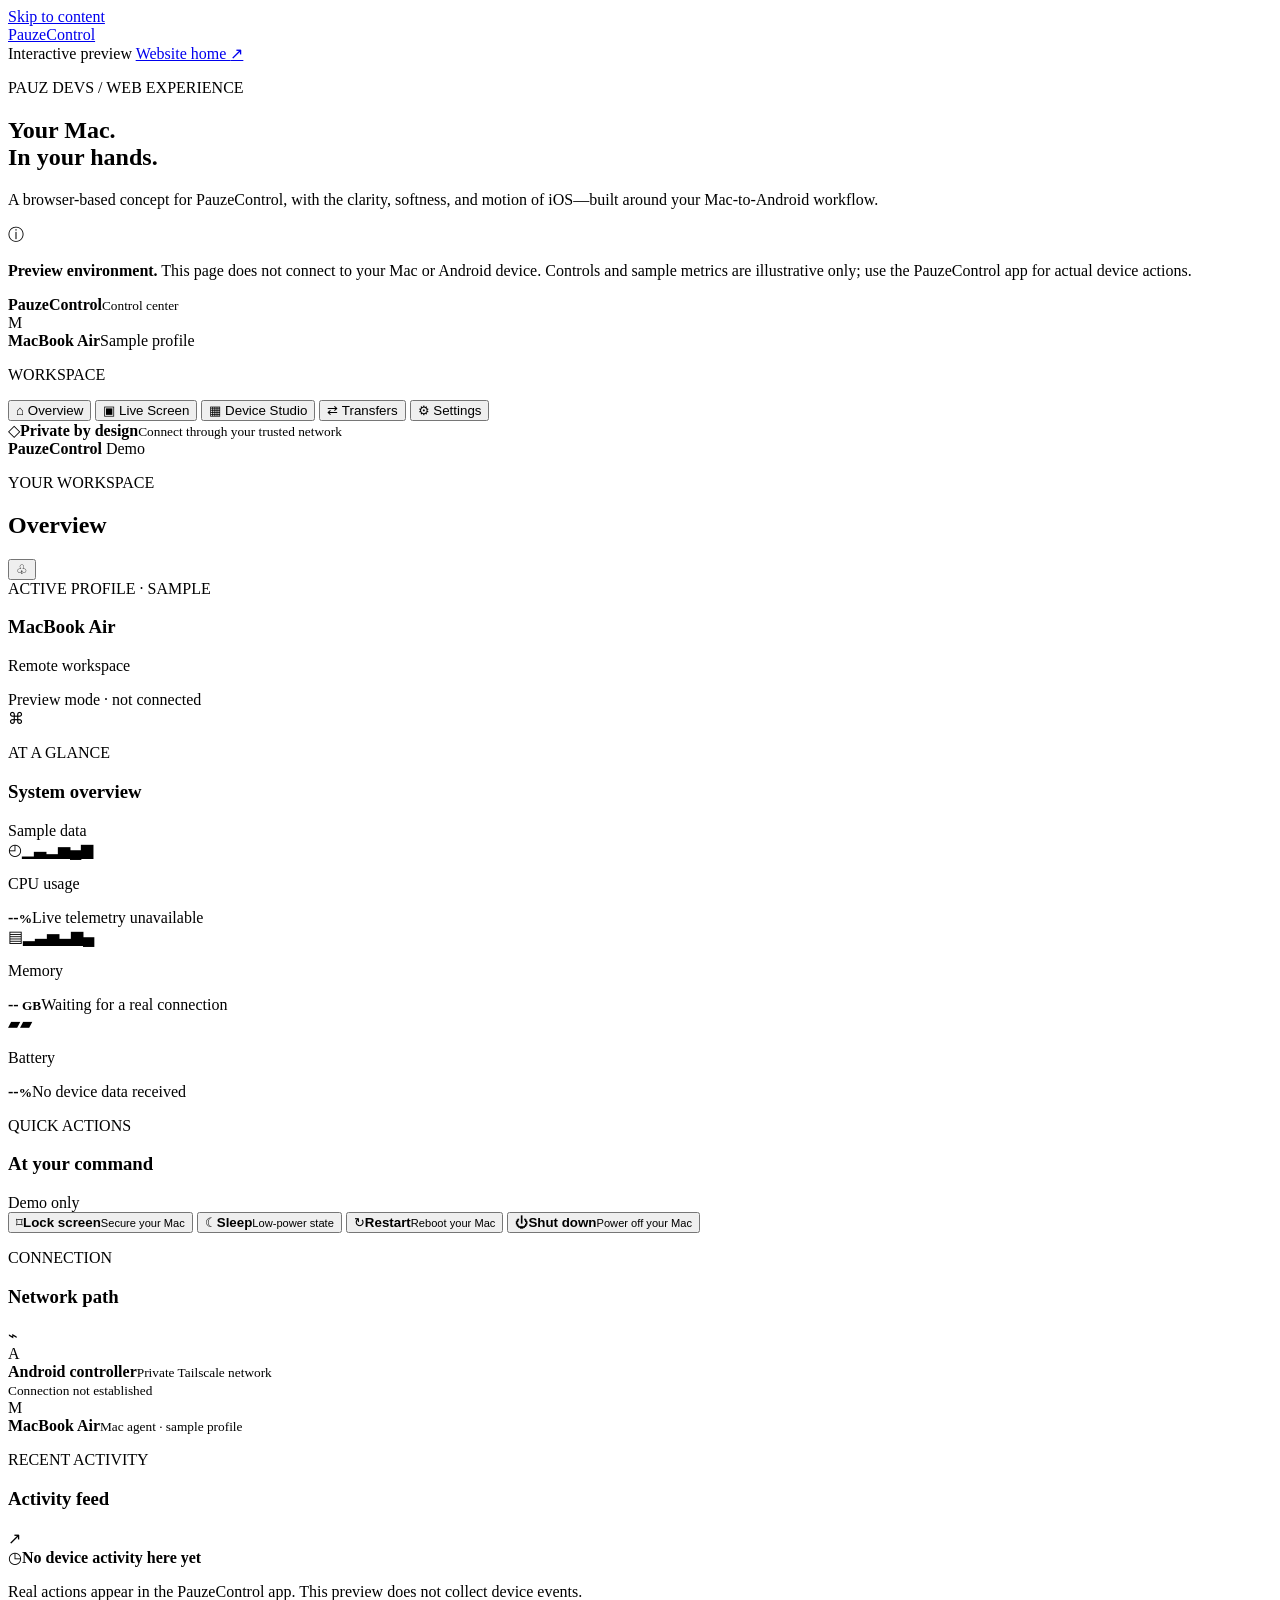
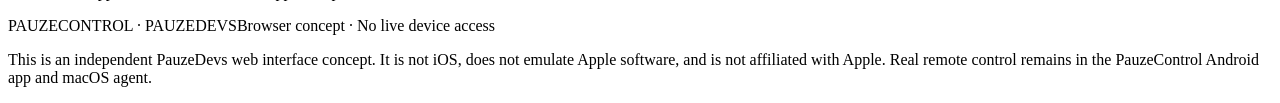
==== control.html @ 546f76d6 "Add iOS-inspired PauzeControl web experience preview" ====
<!doctype html>
<html lang="en">
<head>
  <meta charset="utf-8">
  <meta name="viewport" content="width=device-width, initial-scale=1">
  <meta name="theme-color" content="#0b0d12">
  <meta name="description" content="Explore an iOS-inspired browser interface for PauzeControl, the private Mac-to-Android control project by PauzeDevs. Interactive preview; no live device connection.">
  <link rel="canonical" href="https://pauzecontrol.devs.surf/control.html">
  <meta property="og:type" content="website">
  <meta property="og:title" content="PauzeControl Web Experience">
  <meta property="og:description" content="A project-specific, iOS-inspired web interface for PauzeControl. Interactive preview, not a live connection.">
  <meta property="og:url" content="https://pauzecontrol.devs.surf/control.html">
  <meta name="twitter:card" content="summary">
  <title>PauzeControl Web Experience — PauzeDevs</title>
  <link rel="icon" href="assets/favicon.svg" type="image/svg+xml">
  <link rel="stylesheet" href="assets/css/control.css">
  <script src="assets/js/control.js" defer></script>
</head>
<body>
  <a class="pcw-skip" href="#main">Skip to content</a>
  <div class="pcw-backdrop" aria-hidden="true"></div>
  <header class="pcw-topbar">
    <a class="pcw-brand" href="index.html" aria-label="PauzeControl website home">
      <span class="pcw-mark" aria-hidden="true"><i></i><i></i><i></i></span>
      <span>PauzeControl</span>
    </a>
    <div class="pcw-topbar-right">
      <span class="pcw-preview-tag"><span></span> Interactive preview</span>
      <a class="pcw-back-link" href="index.html">Website home <span aria-hidden="true">↗</span></a>
    </div>
  </header>

  <main id="main" class="pcw-shell">
    <section class="pcw-intro">
      <p class="pcw-eyebrow">PAUZ DEVS <span>/</span> WEB EXPERIENCE</p>
      <h1>Your Mac.<br><span>In your hands.</span></h1>
      <p class="pcw-intro-copy">A browser-based concept for PauzeControl, with the clarity, softness, and motion of iOS—built around your Mac-to-Android workflow.</p>
      <div class="pcw-disclaimer"><span aria-hidden="true">ⓘ</span><p><strong>Preview environment.</strong> This page does not connect to your Mac or Android device. Controls and sample metrics are illustrative only; use the PauzeControl app for actual device actions.</p></div>
    </section>

    <section class="pcw-app" aria-label="PauzeControl web interface preview">
      <aside class="pcw-sidebar">
        <div class="pcw-sidebar-heading">
          <span class="pcw-mini-mark" aria-hidden="true"><i></i><i></i><i></i></span>
          <div><strong>PauzeControl</strong><small>Control center</small></div>
        </div>
        <div class="pcw-profile-card">
          <div class="pcw-avatar" aria-hidden="true">M</div>
          <div class="pcw-profile-text"><strong data-profile-name>MacBook Air</strong><span>Sample profile</span></div>
          <span class="pcw-demo-dot" title="Demo profile"></span>
        </div>
        <p class="pcw-nav-label">WORKSPACE</p>
        <nav class="pcw-nav" aria-label="Preview sections">
          <button type="button" class="is-active" data-view="overview" aria-current="page"><span class="pcw-nav-icon">⌂</span> Overview</button>
          <button type="button" data-view="screen"><span class="pcw-nav-icon">▣</span> Live Screen</button>
          <button type="button" data-view="devices"><span class="pcw-nav-icon">▦</span> Device Studio</button>
          <button type="button" data-view="transfers"><span class="pcw-nav-icon">⇄</span> Transfers</button>
          <button type="button" data-view="settings"><span class="pcw-nav-icon">⚙</span> Settings</button>
        </nav>
        <div class="pcw-sidebar-foot"><span class="pcw-lock">◇</span><span><strong>Private by design</strong><small>Connect through your trusted network</small></span></div>
      </aside>

      <div class="pcw-workspace">
        <div class="pcw-mobile-head">
          <span class="pcw-mini-mark" aria-hidden="true"><i></i><i></i><i></i></span>
          <strong>PauzeControl</strong>
          <span class="pcw-preview-tag"><span></span> Demo</span>
        </div>
        <div class="pcw-workspace-top">
          <div><p class="pcw-date" data-local-date>YOUR WORKSPACE</p><h2 data-page-title>Overview</h2></div>
          <button type="button" class="pcw-round-button" data-toast="Notifications are not connected in this preview." aria-label="Preview notifications">♧</button>
        </div>

        <section class="pcw-view is-visible" data-panel="overview">
          <article class="pcw-hero-card">
            <div class="pcw-hero-orb pcw-hero-orb-a"></div><div class="pcw-hero-orb pcw-hero-orb-b"></div>
            <div class="pcw-hero-content">
              <span class="pcw-overline">ACTIVE PROFILE · SAMPLE</span>
              <h3 data-hero-profile>MacBook Air</h3>
              <p>Remote workspace</p>
              <span class="pcw-status-pill"><span></span> Preview mode · not connected</span>
            </div>
            <div class="pcw-hero-glyph" aria-hidden="true"><span>⌘</span><i></i><i></i></div>
          </article>

          <div class="pcw-section-title"><div><p class="pcw-overline">AT A GLANCE</p><h3>System overview</h3></div><span class="pcw-demo-caption">Sample data</span></div>
          <div class="pcw-metrics">
            <article class="pcw-metric"><div class="pcw-metric-top"><span class="pcw-metric-icon pcw-blue">◴</span><span class="pcw-spark pcw-spark-blue" aria-hidden="true">▁▃▂▅▄▆</span></div><p>CPU usage</p><strong>--<small>%</small></strong><span class="pcw-metric-foot">Live telemetry unavailable</span></article>
            <article class="pcw-metric"><div class="pcw-metric-top"><span class="pcw-metric-icon pcw-purple">▤</span><span class="pcw-spark pcw-spark-purple" aria-hidden="true">▂▃▅▃▆▄</span></div><p>Memory</p><strong>--<small> GB</small></strong><span class="pcw-metric-foot">Waiting for a real connection</span></article>
            <article class="pcw-metric"><div class="pcw-metric-top"><span class="pcw-metric-icon pcw-green">▰</span><span class="pcw-battery-icon" aria-hidden="true">▰</span></div><p>Battery</p><strong>--<small>%</small></strong><span class="pcw-metric-foot">No device data received</span></article>
          </div>

          <div class="pcw-section-title pcw-actions-heading"><div><p class="pcw-overline">QUICK ACTIONS</p><h3>At your command</h3></div><span class="pcw-demo-caption">Demo only</span></div>
          <div class="pcw-actions">
            <button type="button" data-toast="Preview only — open PauzeControl on Android to send a real command." class="pcw-action"><span class="pcw-action-icon">⌑</span><strong>Lock screen</strong><small>Secure your Mac</small></button>
            <button type="button" data-toast="Preview only — sleep is not sent to any device." class="pcw-action"><span class="pcw-action-icon">☾</span><strong>Sleep</strong><small>Low-power state</small></button>
            <button type="button" data-toast="Preview only — restart is not sent to any device." class="pcw-action"><span class="pcw-action-icon">↻</span><strong>Restart</strong><small>Reboot your Mac</small></button>
            <button type="button" data-toast="Preview only — shutdown is not sent to any device." class="pcw-action"><span class="pcw-action-icon">⏻</span><strong>Shut down</strong><small>Power off your Mac</small></button>
          </div>

          <div class="pcw-bottom-grid">
            <article class="pcw-subcard"><div class="pcw-subcard-head"><div><p class="pcw-overline">CONNECTION</p><h3>Network path</h3></div><span class="pcw-mini-symbol">⌁</span></div><div class="pcw-connection-line"><span class="pcw-connection-node">A</span><div><strong>Android controller</strong><small>Private Tailscale network</small></div></div><div class="pcw-connector"><i></i><small>Connection not established</small></div><div class="pcw-connection-line"><span class="pcw-connection-node pcw-node-mac">M</span><div><strong data-profile-name>MacBook Air</strong><small>Mac agent · sample profile</small></div></div></article>
            <article class="pcw-subcard"><div class="pcw-subcard-head"><div><p class="pcw-overline">RECENT ACTIVITY</p><h3>Activity feed</h3></div><span class="pcw-mini-symbol">↗</span></div><div class="pcw-empty-activity"><span>◷</span><strong>No device activity here yet</strong><p>Real actions appear in the PauzeControl app. This preview does not collect device events.</p></div></article>
          </div>
        </section>

        <section class="pcw-view" data-panel="screen" hidden>
          <div class="pcw-panel-heading"><div><p class="pcw-overline">REMOTE DISPLAY</p><h3>Live Screen</h3><p>Watch or interact with your Mac when connected in the app.</p></div><span class="pcw-screen-badge">Preview</span></div>
          <div class="pcw-screen-preview"><div class="pcw-screen-menu"><span>●</span><span>●</span><span>●</span><small>PAUZECONTROL · SAMPLE SCREEN</small></div><div class="pcw-screen-center"><span class="pcw-screen-symbol">⌘</span><strong>No stream connected</strong><p>The H.264 display feed is available through the native PauzeControl setup—not this standalone preview.</p></div><div class="pcw-screen-footer"><span>VIEW MODE · DEMO</span><span>— FPS</span></div></div>
          <div class="pcw-segment" role="group" aria-label="Screen preview mode"><button type="button" class="is-selected" data-screen-mode="view">View</button><button type="button" data-screen-mode="control">Control</button></div>
          <button type="button" class="pcw-primary-button" data-toast="No live stream is connected. Open PauzeControl on Android to use Live Screen.">Connect to Live Screen <span>↗</span></button>
        </section>

        <section class="pcw-view" data-panel="devices" hidden>
          <div class="pcw-panel-heading"><div><p class="pcw-overline">DEVICE STUDIO</p><h3>Your Macs, together.</h3><p>Switch between sample profiles to preview the multi-device workflow.</p></div><span class="pcw-screen-badge">Demo</span></div>
          <div class="pcw-device-list">
            <button type="button" class="pcw-device-option is-selected" data-profile="MacBook Air"><span class="pcw-device-icon">▱</span><span><strong>MacBook Air</strong><small>Sample profile · no connection</small></span><span class="pcw-device-check">✓</span></button>
            <button type="button" class="pcw-device-option" data-profile="Mac mini"><span class="pcw-device-icon">▣</span><span><strong>Mac mini</strong><small>Sample profile · no connection</small></span><span class="pcw-device-check">✓</span></button>
            <button type="button" class="pcw-device-option" data-profile="Studio Mac"><span class="pcw-device-icon">▤</span><span><strong>Studio Mac</strong><small>Sample profile · no connection</small></span><span class="pcw-device-check">✓</span></button>
          </div>
          <button type="button" class="pcw-primary-button" data-toast="Profile changes in this page are local demo state only. Save real device profiles in the Android app.">Manage profiles in app <span>↗</span></button>
          <p class="pcw-note">These are example profile names. No hostnames, pairing secrets, or real device records are stored on this page.</p>
        </section>

        <section class="pcw-view" data-panel="transfers" hidden>
          <div class="pcw-panel-heading"><div><p class="pcw-overline">MOVE THINGS SAFELY</p><h3>Transfers</h3><p>Manual clipboard and file transfers, designed for deliberate actions.</p></div><span class="pcw-screen-badge">Preview</span></div>
          <div class="pcw-transfer-grid">
            <article class="pcw-transfer-card"><span class="pcw-transfer-icon">▤</span><h4>Clipboard</h4><p>Send or retrieve text only when you choose to. No background clipboard polling.</p><button type="button" data-toast="Clipboard access is disabled in this browser preview. Use the PauzeControl app on your trusted network.">Open clipboard <span>→</span></button></article>
            <article class="pcw-transfer-card"><span class="pcw-transfer-icon">⇧</span><h4>File transfer</h4><p>Move selected files through your private connection. Existing files are not overwritten.</p><button type="button" data-toast="File transfer is not connected here. Use the PauzeControl app and Mac agent.">Choose file <span>→</span></button></article>
            <article class="pcw-transfer-card"><span class="pcw-transfer-icon">♫</span><h4>Audio devices</h4><p>Preview the feature area for selecting your Mac's input and output devices.</p><button type="button" data-toast="Audio device discovery needs a connected Mac agent; none is active in this preview.">Audio settings <span>→</span></button></article>
          </div>
          <p class="pcw-note">Privacy-first by design: this page never asks for your pairing secret or uploads files.</p>
        </section>

        <section class="pcw-view" data-panel="settings" hidden>
          <div class="pcw-panel-heading"><div><p class="pcw-overline">YOUR ENVIRONMENT</p><h3>Settings</h3><p>A few interface preferences for this web preview.</p></div><span class="pcw-screen-badge">Local</span></div>
          <div class="pcw-setting-list">
            <div class="pcw-setting"><span class="pcw-setting-icon">◐</span><div><strong>Appearance</strong><small>Dark glass interface</small></div><span class="pcw-setting-value">Dark</span></div>
            <div class="pcw-setting"><span class="pcw-setting-icon">⌁</span><div><strong>Network</strong><small>Private Tailscale connection</small></div><span class="pcw-setting-value">Not connected</span></div>
            <div class="pcw-setting"><span class="pcw-setting-icon">♧</span><div><strong>Notifications</strong><small>Device alerts need app connection</small></div><span class="pcw-setting-value">Off</span></div>
            <div class="pcw-setting"><span class="pcw-setting-icon">◇</span><div><strong>Security</strong><small>Never enter a real pairing secret here</small></div><span class="pcw-setting-value">Protected</span></div>
          </div>
          <a class="pcw-primary-button pcw-link-button" href="https://github.com/PauzeDevs/PauzeControl" target="_blank" rel="noreferrer">View source repository <span>↗</span></a>
        </section>

        <div class="pcw-toast" role="status" aria-live="polite" data-toast-area hidden></div>
        <footer class="pcw-workspace-foot"><span>PAUZECONTROL · PAUZEDEVS</span><span>Browser concept · No live device access</span></footer>
      </div>
    </section>
    <p class="pcw-disclaimer-bottom">This is an independent PauzeDevs web interface concept. It is not iOS, does not emulate Apple software, and is not affiliated with Apple. Real remote control remains in the PauzeControl Android app and macOS agent.</p>
  </main>
</body>
</html>
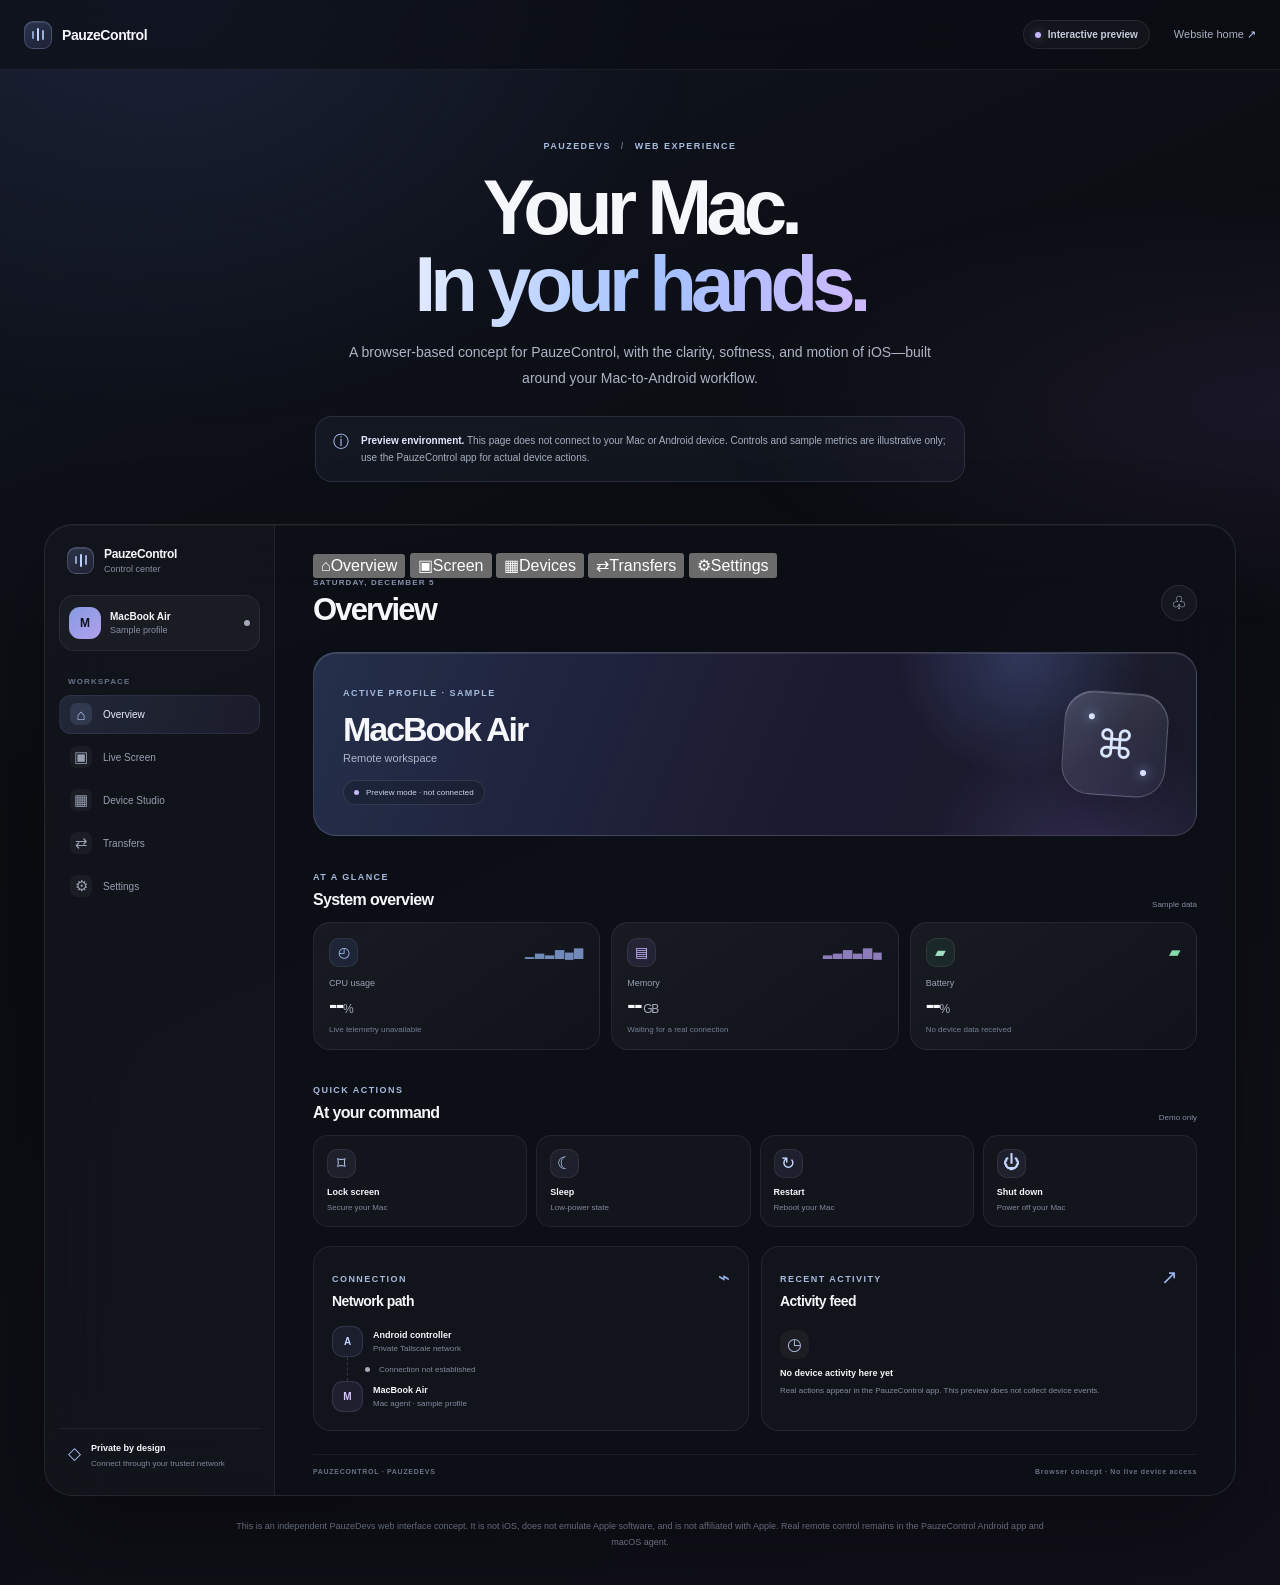
==== commit 2ca16889: "Polish mobile navigation in web experience" ====
--- a/control.html
+++ b/control.html
@@ -32,7 +32,7 @@
 
   <main id="main" class="pcw-shell">
     <section class="pcw-intro">
-      <p class="pcw-eyebrow">PAUZ DEVS <span>/</span> WEB EXPERIENCE</p>
+      <p class="pcw-eyebrow">PAUZEDEVS <span>/</span> WEB EXPERIENCE</p>
       <h1>Your Mac.<br><span>In your hands.</span></h1>
       <p class="pcw-intro-copy">A browser-based concept for PauzeControl, with the clarity, softness, and motion of iOS—built around your Mac-to-Android workflow.</p>
       <div class="pcw-disclaimer"><span aria-hidden="true">ⓘ</span><p><strong>Preview environment.</strong> This page does not connect to your Mac or Android device. Controls and sample metrics are illustrative only; use the PauzeControl app for actual device actions.</p></div>
@@ -66,6 +66,13 @@
           <strong>PauzeControl</strong>
           <span class="pcw-preview-tag"><span></span> Demo</span>
         </div>
+        <nav class="pcw-mobile-nav" aria-label="Preview sections on mobile">
+          <button type="button" class="is-active" data-view="overview" aria-current="page"><span>⌂</span>Overview</button>
+          <button type="button" data-view="screen"><span>▣</span>Screen</button>
+          <button type="button" data-view="devices"><span>▦</span>Devices</button>
+          <button type="button" data-view="transfers"><span>⇄</span>Transfers</button>
+          <button type="button" data-view="settings"><span>⚙</span>Settings</button>
+        </nav>
         <div class="pcw-workspace-top">
           <div><p class="pcw-date" data-local-date>YOUR WORKSPACE</p><h2 data-page-title>Overview</h2></div>
           <button type="button" class="pcw-round-button" data-toast="Notifications are not connected in this preview." aria-label="Preview notifications">♧</button>
--- a/assets/css/control.css
+++ b/assets/css/control.css
@@ -0,0 +1,2 @@
+:root{color-scheme:dark;--pcw-bg:#0b0d12;--pcw-surface:rgba(29,32,42,.72);--pcw-surface-2:rgba(255,255,255,.045);--pcw-line:rgba(255,255,255,.09);--pcw-text:#f6f7fb;--pcw-muted:#9ba3b5;--pcw-blue:#9cbcff;--pcw-purple:#c5b5ff;font-family:-apple-system,BlinkMacSystemFont,"SF Pro Display","Segoe UI",sans-serif;font-synthesis:none;text-rendering:optimizeLegibility;-webkit-font-smoothing:antialiased;background:var(--pcw-bg);color:var(--pcw-text)}
+*{box-sizing:border-box}html{scroll-behavior:smooth}body{min-width:320px;margin:0;background:linear-gradient(155deg,#111622 0%,#0b0d12 38%,#11101a 100%);font-family:inherit}a{color:inherit;text-decoration:none}button{font:inherit}button:focus-visible,a:focus-visible{outline:2px solid #b1cbff;outline-offset:3px}.pcw-skip{position:fixed;top:8px;left:8px;z-index:80;padding:12px 16px;border-radius:14px;background:#fff;color:#090b11;transform:translateY(-150%)}.pcw-skip:focus{transform:translateY(0)}.pcw-backdrop{position:fixed;inset:0;z-index:0;pointer-events:none;background:radial-gradient(ellipse at 14% 0%,rgba(98,129,215,.12),transparent 34%),radial-gradient(ellipse at 100% 45%,rgba(145,108,210,.1),transparent 32%)}.pcw-topbar,.pcw-shell{position:relative;z-index:1}.pcw-topbar{height:70px;display:flex;align-items:center;justify-content:space-between;gap:20px;padding:0 max(24px,calc((100vw - 1240px)/2));border-bottom:1px solid rgba(255,255,255,.065);background:rgba(10,12,17,.55);backdrop-filter:blur(24px);-webkit-backdrop-filter:blur(24px)}.pcw-brand{display:inline-flex;align-items:center;gap:10px;font-size:14px;font-weight:750;letter-spacing:-.03em}.pcw-mark,.pcw-mini-mark{display:flex;align-items:center;justify-content:center;gap:3px;width:28px;height:28px;border:1px solid rgba(194,211,255,.22);border-radius:9px;background:linear-gradient(145deg,rgba(142,177,255,.22),rgba(169,144,255,.1));box-shadow:inset 0 1px rgba(255,255,255,.12)}.pcw-mark i,.pcw-mini-mark i{width:2px;border-radius:3px;background:#bed2ff}.pcw-mark i:nth-child(1),.pcw-mini-mark i:nth-child(1){height:8px;opacity:.7}.pcw-mark i:nth-child(2),.pcw-mini-mark i:nth-child(2){height:13px}.pcw-mark i:nth-child(3),.pcw-mini-mark i:nth-child(3){height:10px;opacity:.8}.pcw-topbar-right{display:flex;align-items:center;gap:24px}.pcw-preview-tag{display:inline-flex;align-items:center;gap:7px;padding:8px 11px;border:1px solid rgba(255,255,255,.08);border-radius:999px;background:rgba(255,255,255,.035);color:#c7cddd;font-size:10px;font-weight:700}.pcw-preview-tag span{width:6px;height:6px;border-radius:50%;background:#c5b5ff;box-shadow:0 0 12px rgba(197,181,255,.6)}.pcw-back-link{color:#aab2c2;font-size:11px}.pcw-back-link span{color:#c6d7ff}.pcw-shell{max-width:1240px;margin:auto;padding:62px 24px 35px}.pcw-intro{max-width:780px;margin:0 auto 42px;text-align:center}.pcw-eyebrow,.pcw-overline{color:#a6badc;font-size:9px;font-weight:800;letter-spacing:.16em}.pcw-eyebrow span{padding:0 6px;color:#626d82}.pcw-intro h1{margin:18px 0 17px;font-size:clamp(45px,7vw,78px);line-height:.99;letter-spacing:-.075em;font-weight:720}.pcw-intro h1 span{color:transparent;background:linear-gradient(100deg,#e3ebff,#a3c2ff 54%,#cfb8ff);background-clip:text;-webkit-background-clip:text}.pcw-intro-copy{max-width:600px;margin:0 auto;color:#adb5c5;font-size:14px;line-height:1.8}.pcw-disclaimer{display:flex;align-items:flex-start;gap:12px;max-width:650px;margin:25px auto 0;padding:15px 17px;border:1px solid rgba(184,202,255,.13);border-radius:17px;background:rgba(126,154,225,.055);text-align:left}.pcw-disclaimer>span{color:#b5ceff;font-size:16px}.pcw-disclaimer p{margin:0;color:#a7b0c1;font-size:10px;line-height:1.7}.pcw-disclaimer strong{color:#e3eaff}.pcw-app{display:grid;grid-template-columns:230px minmax(0,1fr);overflow:hidden;min-height:780px;border:1px solid rgba(255,255,255,.1);border-radius:28px;background:rgba(14,16,23,.78);box-shadow:0 40px 100px rgba(0,0,0,.32),inset 0 1px rgba(255,255,255,.045);backdrop-filter:blur(36px) saturate(140%);-webkit-backdrop-filter:blur(36px) saturate(140%)}.pcw-sidebar{display:flex;flex-direction:column;padding:22px 14px;border-right:1px solid rgba(255,255,255,.065);background:rgba(255,255,255,.018)}.pcw-sidebar-heading{display:flex;align-items:center;gap:10px;padding:0 8px 21px}.pcw-mini-mark{width:27px;height:27px;flex-shrink:0}.pcw-sidebar-heading>div,.pcw-profile-text{display:flex;min-width:0;flex-direction:column;gap:3px}.pcw-sidebar-heading strong{font-size:12px;letter-spacing:-.03em}.pcw-sidebar-heading small,.pcw-profile-text span{font-size:9px;color:#8790a3}.pcw-profile-card{display:flex;align-items:center;gap:9px;padding:11px 9px;margin-bottom:26px;border:1px solid rgba(255,255,255,.07);border-radius:15px;background:rgba(255,255,255,.035)}.pcw-avatar{display:grid;place-items:center;width:32px;height:32px;flex-shrink:0;border-radius:11px;background:linear-gradient(140deg,#859be1,#b1a0ed);color:#10131d;font-weight:800;font-size:12px}.pcw-profile-text{flex:1}.pcw-profile-text strong{overflow:hidden;font-size:10px;text-overflow:ellipsis;white-space:nowrap}.pcw-demo-dot{width:6px;height:6px;border-radius:50%;background:#a3a9b9}.pcw-nav-label{margin:0 9px 9px;color:#68748b;font-size:8px;font-weight:800;letter-spacing:.14em}.pcw-nav{display:grid;gap:4px}.pcw-nav button{display:flex;align-items:center;gap:11px;width:100%;min-height:39px;padding:0 10px;border:1px solid transparent;border-radius:12px;background:transparent;color:#979fb0;text-align:left;font-size:10px;cursor:pointer;transition:background .2s,color .2s,border-color .2s}.pcw-nav button:hover{background:rgba(255,255,255,.04);color:#f1f3f9}.pcw-nav button.is-active{border-color:rgba(168,190,255,.09);background:linear-gradient(110deg,rgba(137,163,237,.14),rgba(169,145,255,.07));color:#e8edff}.pcw-nav-icon{display:grid;place-items:center;width:22px;height:22px;border-radius:7px;background:rgba(255,255,255,.045);font-size:15px}.pcw-nav button.is-active .pcw-nav-icon{background:rgba(166,190,255,.13);color:#bed1ff}.pcw-sidebar-foot{display:flex;align-items:flex-start;gap:10px;margin-top:auto;padding:14px 9px 3px;border-top:1px solid rgba(255,255,255,.065)}.pcw-lock{color:#a9c1fb;font-size:17px}.pcw-sidebar-foot span:last-child{display:flex;flex-direction:column;gap:5px}.pcw-sidebar-foot strong{font-size:9px}.pcw-sidebar-foot small{max-width:145px;color:#7f899b;font-size:8px;line-height:1.55}.pcw-workspace{min-width:0;padding:28px clamp(20px,3vw,38px) 20px}.pcw-mobile-head{display:none}.pcw-workspace-top{display:flex;justify-content:space-between;align-items:center;gap:15px;margin-bottom:24px}.pcw-date{margin:0 0 5px;color:#8491aa;font-size:8px;font-weight:800;letter-spacing:.14em}.pcw-workspace-top h2{margin:0;font-size:clamp(24px,3vw,31px);font-weight:680;letter-spacing:-.06em}.pcw-round-button{display:grid;place-items:center;width:36px;height:36px;border:1px solid rgba(255,255,255,.09);border-radius:50%;background:rgba(255,255,255,.035);color:#c7d1e5;font-size:18px;cursor:pointer}.pcw-view{display:none;animation:pcw-appear .35s ease both}.pcw-view.is-visible{display:block}.pcw-view[hidden]{display:none!important}@keyframes pcw-appear{from{opacity:0;transform:translateY(5px)}to{opacity:1;transform:translateY(0)}}.pcw-hero-card{position:relative;display:flex;align-items:center;justify-content:space-between;gap:20px;min-height:184px;overflow:hidden;padding:25px 29px;border:1px solid rgba(197,211,255,.2);border-radius:23px;background:linear-gradient(112deg,rgba(58,75,120,.55),rgba(45,39,77,.48) 57%,rgba(31,33,50,.72));box-shadow:inset 0 1px rgba(255,255,255,.11)}.pcw-hero-orb{position:absolute;pointer-events:none;border-radius:50%;filter:blur(1px)}.pcw-hero-orb-a{top:-130px;right:5%;width:260px;height:260px;background:radial-gradient(circle,rgba(131,160,255,.22),transparent 70%)}.pcw-hero-orb-b{right:-8%;bottom:-190px;width:360px;height:300px;background:radial-gradient(circle,rgba(176,131,255,.17),transparent 70%)}.pcw-hero-content{position:relative;z-index:1}.pcw-hero-content h3{margin:10px 0 3px;font-size:clamp(24px,3vw,34px);letter-spacing:-.06em}.pcw-hero-content p{margin:0 0 16px;color:#b0b7cb;font-size:11px}.pcw-status-pill{display:inline-flex;align-items:center;gap:7px;padding:7px 10px;border:1px solid rgba(255,255,255,.1);border-radius:999px;background:rgba(12,14,21,.22);color:#d0d6e7;font-size:8px}.pcw-status-pill span{width:5px;height:5px;border-radius:50%;background:#c6b6ff}.pcw-hero-glyph{position:relative;display:grid;place-items:center;width:104px;height:104px;flex-shrink:0;border:1px solid rgba(224,232,255,.23);border-radius:29px;background:linear-gradient(145deg,rgba(233,239,255,.17),rgba(155,172,230,.045));box-shadow:inset 0 1px rgba(255,255,255,.2),0 14px 40px rgba(0,0,0,.15);transform:rotate(4deg)}.pcw-hero-glyph span{font-size:39px;color:#dae6ff;font-weight:300}.pcw-hero-glyph i{position:absolute;width:6px;height:6px;border-radius:50%;background:#d9dfff;box-shadow:0 0 12px #a7bfff}.pcw-hero-glyph i:nth-child(2){top:22px;left:23px}.pcw-hero-glyph i:nth-child(3){right:18px;bottom:21px}.pcw-section-title{display:flex;align-items:flex-end;justify-content:space-between;gap:10px;margin:27px 0 13px}.pcw-section-title h3,.pcw-subcard h3{margin:5px 0 0;font-size:16px;font-weight:650;letter-spacing:-.04em}.pcw-demo-caption{color:#838da0;font-size:8px}.pcw-metrics{display:grid;grid-template-columns:repeat(3,minmax(0,1fr));gap:11px}.pcw-metric{min-width:0;padding:15px 15px 13px;border:1px solid rgba(255,255,255,.075);border-radius:17px;background:linear-gradient(145deg,rgba(255,255,255,.05),rgba(255,255,255,.018))}.pcw-metric-top{display:flex;align-items:center;justify-content:space-between;gap:8px}.pcw-metric-icon{display:grid;place-items:center;width:29px;height:29px;border:1px solid rgba(255,255,255,.075);border-radius:10px;font-size:14px}.pcw-blue{color:#a9c7ff;background:rgba(104,148,255,.1)}.pcw-purple{color:#cab9ff;background:rgba(165,130,255,.1)}.pcw-green{color:#a0dfc0;background:rgba(84,196,143,.09)}.pcw-spark{font-size:12px;letter-spacing:.08em}.pcw-spark-blue{color:rgba(157,190,255,.7)}.pcw-spark-purple{color:rgba(195,170,255,.7)}.pcw-battery-icon{color:#85d9aa;font-size:15px}.pcw-metric p{margin:11px 0 2px;color:#9aa3b5;font-size:9px}.pcw-metric>strong{display:block;font-size:25px;letter-spacing:-.055em}.pcw-metric>strong small{font-size:12px;color:#a6adbc;font-weight:500}.pcw-metric-foot{display:block;margin-top:5px;color:#768095;font-size:8px;line-height:1.5}.pcw-actions-heading{margin-top:26px}.pcw-actions{display:grid;grid-template-columns:repeat(4,minmax(0,1fr));gap:9px}.pcw-action{display:flex;min-width:0;flex-direction:column;align-items:flex-start;gap:5px;padding:13px;border:1px solid rgba(255,255,255,.075);border-radius:15px;background:rgba(255,255,255,.027);color:var(--pcw-text);text-align:left;cursor:pointer;transition:transform .2s,border-color .2s,background .2s}.pcw-action:hover{transform:translateY(-2px);border-color:rgba(173,194,255,.19);background:rgba(255,255,255,.05)}.pcw-action-icon{display:grid;place-items:center;width:29px;height:29px;margin-bottom:4px;border:1px solid rgba(255,255,255,.08);border-radius:10px;background:rgba(167,190,255,.075);color:#c6d6ff;font-size:17px}.pcw-action strong{font-size:9px}.pcw-action small{color:#818a9e;font-size:8px;line-height:1.4}.pcw-bottom-grid{display:grid;grid-template-columns:1fr 1fr;gap:12px;margin-top:19px}.pcw-subcard{min-width:0;padding:18px;border:1px solid rgba(255,255,255,.07);border-radius:18px;background:rgba(255,255,255,.025)}.pcw-subcard-head{display:flex;align-items:flex-start;justify-content:space-between;gap:10px;margin-bottom:17px}.pcw-subcard h3{font-size:14px}.pcw-mini-symbol{color:#9eb7f3;font-size:20px}.pcw-connection-line{display:flex;align-items:center;gap:10px}.pcw-connection-node{display:grid;place-items:center;width:31px;height:31px;flex-shrink:0;border:1px solid rgba(167,190,255,.14);border-radius:11px;background:rgba(129,161,255,.08);color:#c5d5ff;font-size:10px;font-weight:800}.pcw-node-mac{background:rgba(185,158,255,.09);border-color:rgba(194,170,255,.15);color:#d6c5ff}.pcw-connection-line>div{display:flex;min-width:0;flex-direction:column;gap:4px}.pcw-connection-line strong{font-size:9px}.pcw-connection-line small{color:#818b9d;font-size:8px}.pcw-connector{display:flex;align-items:center;gap:9px;height:24px;margin-left:15px;border-left:1px dashed rgba(255,255,255,.15);padding-left:17px}.pcw-connector i{width:5px;height:5px;border-radius:50%;background:#aaa8b9}.pcw-connector small{color:#838c9d;font-size:8px}.pcw-empty-activity{display:flex;flex-direction:column;align-items:flex-start;padding-top:4px}.pcw-empty-activity>span{display:grid;place-items:center;width:29px;height:29px;margin-bottom:9px;border-radius:10px;background:rgba(255,255,255,.045);color:#aebce0;font-size:17px}.pcw-empty-activity strong{font-size:9px}.pcw-empty-activity p{margin:6px 0 0;color:#858ea0;font-size:8px;line-height:1.65}.pcw-workspace-foot{display:flex;justify-content:space-between;gap:10px;margin-top:23px;padding-top:13px;border-top:1px solid rgba(255,255,255,.06);color:#697386;font-size:7px;font-weight:700;letter-spacing:.1em}.pcw-disclaimer-bottom{max-width:820px;margin:22px auto 0;color:#788195;font-size:9px;line-height:1.8;text-align:center}.pcw-panel-heading{display:flex;align-items:flex-start;justify-content:space-between;gap:15px;margin-bottom:20px}.pcw-panel-heading h3{margin:7px 0;font-size:26px;letter-spacing:-.06em}.pcw-panel-heading p:not(.pcw-overline){max-width:480px;margin:0;color:#9da6b8;font-size:11px;line-height:1.7}.pcw-screen-badge{padding:7px 10px;border:1px solid rgba(255,255,255,.08);border-radius:999px;background:rgba(255,255,255,.04);color:#c0c9de;font-size:8px}.pcw-screen-preview{overflow:hidden;border:1px solid rgba(255,255,255,.09);border-radius:18px;background:#080a10}.pcw-screen-menu{display:flex;align-items:center;gap:5px;padding:12px 15px;border-bottom:1px solid rgba(255,255,255,.07);color:#9098aa;font-size:8px}.pcw-screen-menu span:nth-child(1){color:#ea8d9a}.pcw-screen-menu span:nth-child(2){color:#e8c68b}.pcw-screen-menu span:nth-child(3){color:#8dd9ab}.pcw-screen-menu small{margin-left:auto;color:#727d91;font-size:7px;letter-spacing:.1em}.pcw-screen-center{display:flex;min-height:280px;flex-direction:column;align-items:center;justify-content:center;padding:30px;text-align:center;background:radial-gradient(ellipse at center,rgba(83,105,165,.13),transparent 58%)}.pcw-screen-symbol{display:grid;place-items:center;width:59px;height:59px;margin-bottom:16px;border:1px solid rgba(255,255,255,.12);border-radius:19px;background:rgba(255,255,255,.04);color:#c4d5ff;font-size:27px}.pcw-screen-center strong{font-size:14px}.pcw-screen-center p{max-width:320px;margin:8px 0 0;color:#8791a5;font-size:10px;line-height:1.7}.pcw-screen-footer{display:flex;justify-content:space-between;padding:11px 14px;border-top:1px solid rgba(255,255,255,.07);color:#818ca1;font-size:7px;letter-spacing:.08em}.pcw-segment{display:grid;grid-template-columns:1fr 1fr;gap:4px;max-width:300px;margin:17px auto;padding:4px;border:1px solid rgba(255,255,255,.07);border-radius:13px;background:rgba(255,255,255,.025)}.pcw-segment button{padding:9px;border:0;border-radius:9px;background:transparent;color:#98a1b3;font-size:10px;cursor:pointer}.pcw-segment button.is-selected{background:rgba(147,171,238,.16);color:#e4eaff;box-shadow:inset 0 1px rgba(255,255,255,.07)}.pcw-primary-button{display:flex;align-items:center;justify-content:space-between;gap:12px;width:100%;margin-top:16px;padding:13px 15px;border:1px solid rgba(189,207,255,.15);border-radius:13px;background:linear-gradient(110deg,rgba(132,160,238,.2),rgba(164,139,235,.13));color:#ebefff;font-size:10px;font-weight:650;text-align:left;cursor:pointer;transition:background .2s,border-color .2s}.pcw-primary-button:hover{border-color:rgba(189,207,255,.28);background:linear-gradient(110deg,rgba(132,160,238,.27),rgba(164,139,235,.2))}.pcw-link-button{display:flex}.pcw-device-list{display:grid;gap:9px}.pcw-device-option{display:flex;align-items:center;gap:12px;width:100%;padding:15px;border:1px solid rgba(255,255,255,.08);border-radius:15px;background:rgba(255,255,255,.025);color:#f4f6fb;text-align:left;cursor:pointer;transition:background .2s,border-color .2s}.pcw-device-option.is-selected{border-color:rgba(171,194,255,.22);background:rgba(129,156,235,.095)}.pcw-device-icon{display:grid;place-items:center;width:39px;height:39px;border:1px solid rgba(255,255,255,.08);border-radius:12px;background:rgba(255,255,255,.04);color:#bdceff;font-size:19px}.pcw-device-option>span:nth-child(2){display:flex;flex:1;flex-direction:column;gap:5px}.pcw-device-option strong{font-size:10px}.pcw-device-option small{color:#858fa2;font-size:9px}.pcw-device-check{color:#c6d5ff;opacity:0}.pcw-device-option.is-selected .pcw-device-check{opacity:1}.pcw-note{margin:14px 0 0;color:#788397;font-size:9px;line-height:1.8}.pcw-transfer-grid{display:grid;grid-template-columns:repeat(3,minmax(0,1fr));gap:11px}.pcw-transfer-card{padding:18px 14px;border:1px solid rgba(255,255,255,.075);border-radius:17px;background:rgba(255,255,255,.025)}.pcw-transfer-icon{display:grid;place-items:center;width:34px;height:34px;margin-bottom:18px;border-radius:12px;background:rgba(149,173,250,.1);color:#bfceff;font-size:16px}.pcw-transfer-card h4{margin:0 0 7px;font-size:12px}.pcw-transfer-card p{min-height:72px;margin:0;color:#929caf;font-size:9px;line-height:1.75}.pcw-transfer-card button{display:flex;align-items:center;justify-content:space-between;width:100%;padding:10px 0 0;border:0;border-top:1px solid rgba(255,255,255,.07);background:transparent;color:#c9d7ff;font-size:9px;cursor:pointer}.pcw-setting-list{overflow:hidden;border:1px solid rgba(255,255,255,.075);border-radius:17px}.pcw-setting{display:flex;align-items:center;gap:11px;padding:15px;border-bottom:1px solid rgba(255,255,255,.06)}.pcw-setting:last-child{border-bottom:0}.pcw-setting-icon{display:grid;place-items:center;width:31px;height:31px;border-radius:10px;background:rgba(255,255,255,.05);color:#c2d1f7;font-size:14px}.pcw-setting>div{display:flex;flex:1;flex-direction:column;gap:5px}.pcw-setting strong{font-size:10px}.pcw-setting small{color:#828da0;font-size:8px}.pcw-setting-value{color:#9faac0;font-size:8px}.pcw-toast{position:sticky;bottom:12px;z-index:10;width:fit-content;max-width:min(430px,100%);margin:14px auto 0;padding:12px 16px;border:1px solid rgba(201,216,255,.16);border-radius:14px;background:rgba(34,38,51,.94);box-shadow:0 13px 30px rgba(0,0,0,.26);color:#e2e8f7;font-size:10px;line-height:1.6;backdrop-filter:blur(22px)}@media(max-width:980px){.pcw-app{grid-template-columns:190px minmax(0,1fr)}.pcw-sidebar{padding-inline:10px}.pcw-workspace{padding:24px 20px}.pcw-metric{padding:13px}.pcw-actions{grid-template-columns:repeat(2,minmax(0,1fr))}.pcw-bottom-grid{grid-template-columns:1fr}.pcw-transfer-grid{grid-template-columns:1fr}.pcw-transfer-card p{min-height:0;margin-bottom:16px}}@media(max-width:680px){.pcw-topbar{height:60px;padding:0 16px}.pcw-topbar-right{gap:10px}.pcw-topbar-right>.pcw-preview-tag{display:none}.pcw-shell{padding:43px 13px 25px}.pcw-intro{margin-bottom:27px}.pcw-intro h1{font-size:clamp(43px,12vw,64px)}.pcw-intro-copy{font-size:12px}.pcw-disclaimer{padding:12px}.pcw-app{grid-template-columns:minmax(0,1fr);min-height:unset;border-radius:22px}.pcw-sidebar{display:none}.pcw-workspace{padding:16px 13px 17px}.pcw-mobile-head{display:flex;align-items:center;gap:9px;margin-bottom:23px}.pcw-mobile-head strong{font-size:12px}.pcw-mobile-head .pcw-preview-tag{margin-left:auto;padding:7px 9px;font-size:8px}.pcw-workspace-top{margin-bottom:20px}.pcw-workspace-top h2{font-size:26px}.pcw-hero-card{min-height:155px;padding:20px 18px;border-radius:19px}.pcw-hero-glyph{width:69px;height:69px;border-radius:22px}.pcw-hero-glyph span{font-size:27px}.pcw-hero-glyph i:nth-child(2){top:13px;left:15px}.pcw-hero-glyph i:nth-child(3){right:12px;bottom:12px}.pcw-hero-content h3{font-size:24px}.pcw-hero-content p{margin-bottom:12px}.pcw-status-pill{max-width:230px;font-size:7px}.pcw-section-title h3{font-size:15px}.pcw-metrics{grid-template-columns:1fr;gap:8px}.pcw-metric{display:grid;grid-template-columns:35px minmax(0,1fr) auto;align-items:center;column-gap:11px;padding:12px 13px}.pcw-metric-top{grid-row:1/4;align-self:center}.pcw-metric p{margin:0}.pcw-metric>strong{font-size:21px}.pcw-metric-foot{margin-top:3px}.pcw-metric-top .pcw-spark,.pcw-battery-icon{display:none}.pcw-actions{gap:8px}.pcw-action{padding:12px}.pcw-bottom-grid{gap:9px}.pcw-subcard{padding:15px}.pcw-workspace-foot{font-size:6px;letter-spacing:.035em}.pcw-panel-heading h3{font-size:23px}.pcw-screen-center{min-height:230px;padding:20px}.pcw-transfer-grid{gap:9px}.pcw-transfer-card{padding:15px}.pcw-transfer-card p{margin-bottom:15px}.pcw-disclaimer-bottom{padding:0 7px;font-size:8px}}@media(prefers-reduced-motion:reduce){*,*::before,*::after{scroll-behavior:auto!important;animation-duration:.01ms!important;animation-iteration-count:1!important;transition-duration:.01ms!important}}
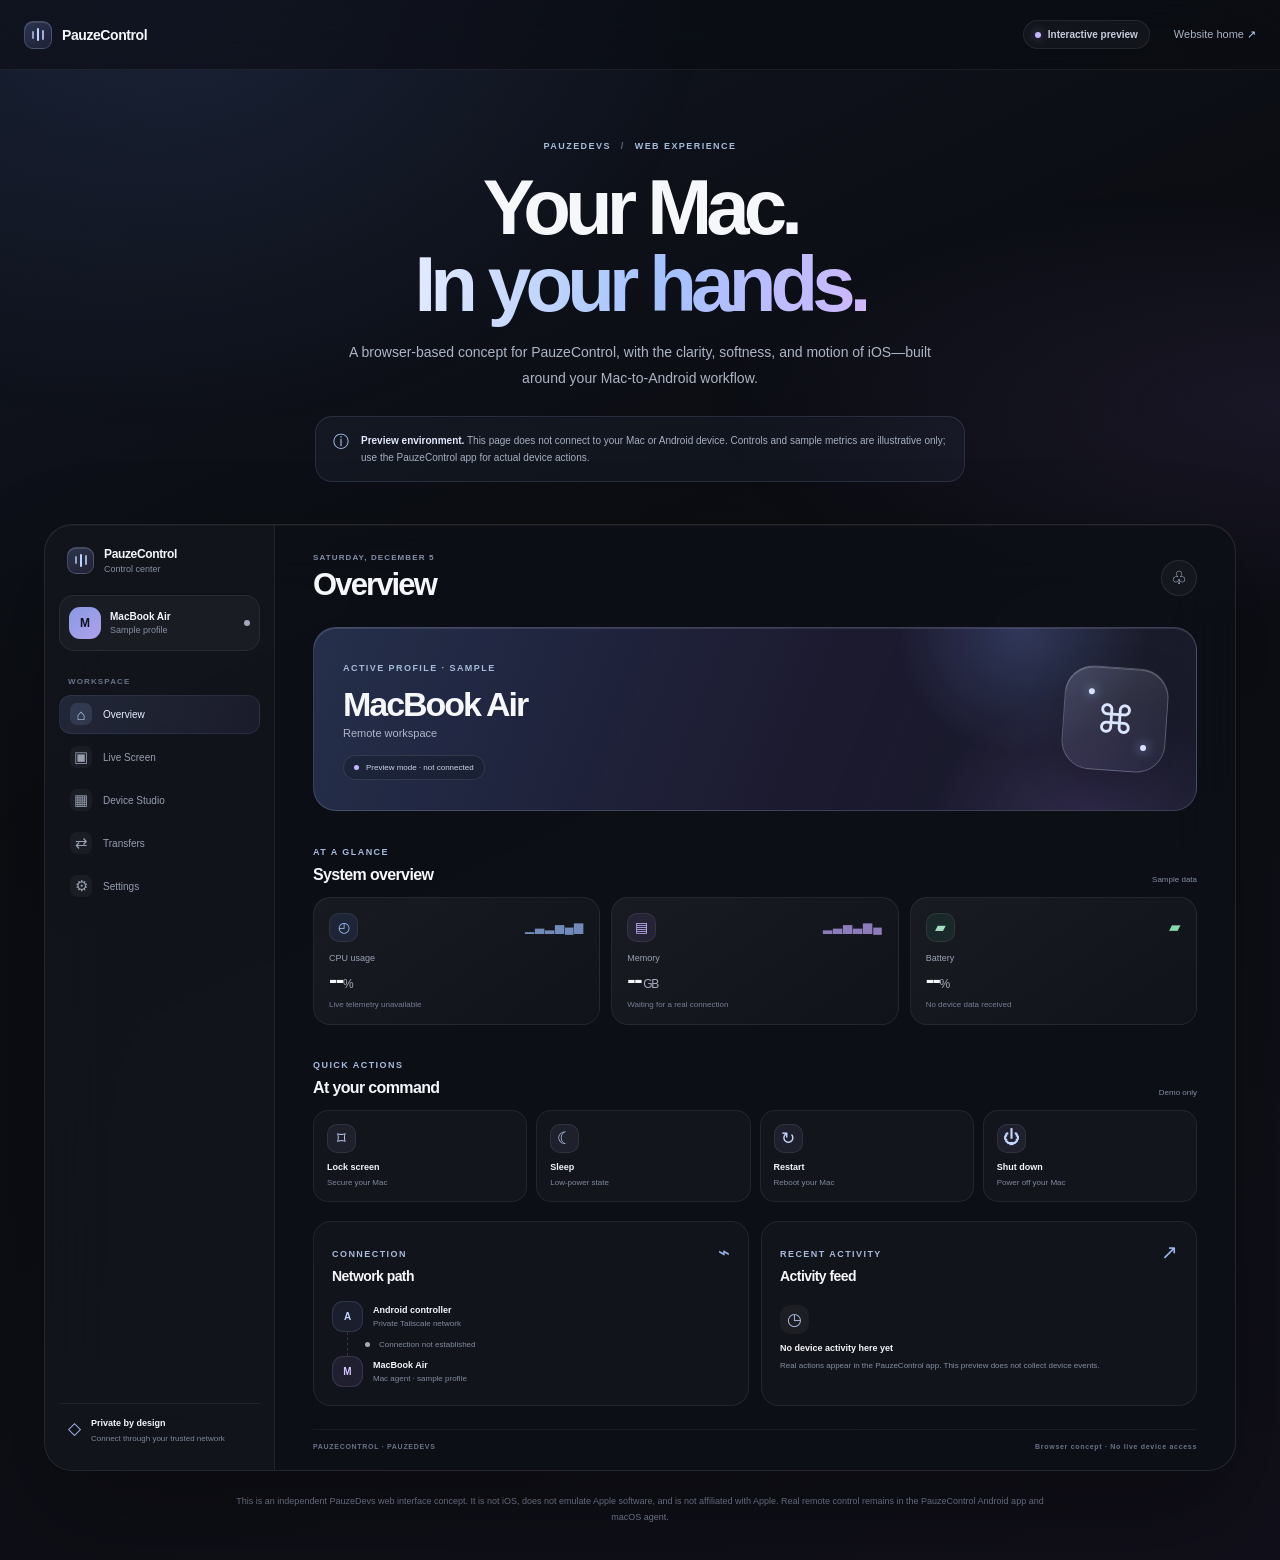
==== commit 2b0cee38: "Update control.html canonical URL to GitHub Pages" ====
--- a/control.html
+++ b/control.html
@@ -5,11 +5,11 @@
   <meta name="viewport" content="width=device-width, initial-scale=1">
   <meta name="theme-color" content="#0b0d12">
   <meta name="description" content="Explore an iOS-inspired browser interface for PauzeControl, the private Mac-to-Android control project by PauzeDevs. Interactive preview; no live device connection.">
-  <link rel="canonical" href="https://pauzecontrol.devs.surf/control.html">
+  <link rel="canonical" href="https://pauzedevs.github.io/PauzeControl-Website/control.html">
   <meta property="og:type" content="website">
   <meta property="og:title" content="PauzeControl Web Experience">
   <meta property="og:description" content="A project-specific, iOS-inspired web interface for PauzeControl. Interactive preview, not a live connection.">
-  <meta property="og:url" content="https://pauzecontrol.devs.surf/control.html">
+  <meta property="og:url" content="https://pauzedevs.github.io/PauzeControl-Website/control.html">
   <meta name="twitter:card" content="summary">
   <title>PauzeControl Web Experience — PauzeDevs</title>
   <link rel="icon" href="assets/favicon.svg" type="image/svg+xml">
--- a/assets/css/control.css
+++ b/assets/css/control.css
@@ -1,2 +1,41 @@
 :root{color-scheme:dark;--pcw-bg:#0b0d12;--pcw-surface:rgba(29,32,42,.72);--pcw-surface-2:rgba(255,255,255,.045);--pcw-line:rgba(255,255,255,.09);--pcw-text:#f6f7fb;--pcw-muted:#9ba3b5;--pcw-blue:#9cbcff;--pcw-purple:#c5b5ff;font-family:-apple-system,BlinkMacSystemFont,"SF Pro Display","Segoe UI",sans-serif;font-synthesis:none;text-rendering:optimizeLegibility;-webkit-font-smoothing:antialiased;background:var(--pcw-bg);color:var(--pcw-text)}
 *{box-sizing:border-box}html{scroll-behavior:smooth}body{min-width:320px;margin:0;background:linear-gradient(155deg,#111622 0%,#0b0d12 38%,#11101a 100%);font-family:inherit}a{color:inherit;text-decoration:none}button{font:inherit}button:focus-visible,a:focus-visible{outline:2px solid #b1cbff;outline-offset:3px}.pcw-skip{position:fixed;top:8px;left:8px;z-index:80;padding:12px 16px;border-radius:14px;background:#fff;color:#090b11;transform:translateY(-150%)}.pcw-skip:focus{transform:translateY(0)}.pcw-backdrop{position:fixed;inset:0;z-index:0;pointer-events:none;background:radial-gradient(ellipse at 14% 0%,rgba(98,129,215,.12),transparent 34%),radial-gradient(ellipse at 100% 45%,rgba(145,108,210,.1),transparent 32%)}.pcw-topbar,.pcw-shell{position:relative;z-index:1}.pcw-topbar{height:70px;display:flex;align-items:center;justify-content:space-between;gap:20px;padding:0 max(24px,calc((100vw - 1240px)/2));border-bottom:1px solid rgba(255,255,255,.065);background:rgba(10,12,17,.55);backdrop-filter:blur(24px);-webkit-backdrop-filter:blur(24px)}.pcw-brand{display:inline-flex;align-items:center;gap:10px;font-size:14px;font-weight:750;letter-spacing:-.03em}.pcw-mark,.pcw-mini-mark{display:flex;align-items:center;justify-content:center;gap:3px;width:28px;height:28px;border:1px solid rgba(194,211,255,.22);border-radius:9px;background:linear-gradient(145deg,rgba(142,177,255,.22),rgba(169,144,255,.1));box-shadow:inset 0 1px rgba(255,255,255,.12)}.pcw-mark i,.pcw-mini-mark i{width:2px;border-radius:3px;background:#bed2ff}.pcw-mark i:nth-child(1),.pcw-mini-mark i:nth-child(1){height:8px;opacity:.7}.pcw-mark i:nth-child(2),.pcw-mini-mark i:nth-child(2){height:13px}.pcw-mark i:nth-child(3),.pcw-mini-mark i:nth-child(3){height:10px;opacity:.8}.pcw-topbar-right{display:flex;align-items:center;gap:24px}.pcw-preview-tag{display:inline-flex;align-items:center;gap:7px;padding:8px 11px;border:1px solid rgba(255,255,255,.08);border-radius:999px;background:rgba(255,255,255,.035);color:#c7cddd;font-size:10px;font-weight:700}.pcw-preview-tag span{width:6px;height:6px;border-radius:50%;background:#c5b5ff;box-shadow:0 0 12px rgba(197,181,255,.6)}.pcw-back-link{color:#aab2c2;font-size:11px}.pcw-back-link span{color:#c6d7ff}.pcw-shell{max-width:1240px;margin:auto;padding:62px 24px 35px}.pcw-intro{max-width:780px;margin:0 auto 42px;text-align:center}.pcw-eyebrow,.pcw-overline{color:#a6badc;font-size:9px;font-weight:800;letter-spacing:.16em}.pcw-eyebrow span{padding:0 6px;color:#626d82}.pcw-intro h1{margin:18px 0 17px;font-size:clamp(45px,7vw,78px);line-height:.99;letter-spacing:-.075em;font-weight:720}.pcw-intro h1 span{color:transparent;background:linear-gradient(100deg,#e3ebff,#a3c2ff 54%,#cfb8ff);background-clip:text;-webkit-background-clip:text}.pcw-intro-copy{max-width:600px;margin:0 auto;color:#adb5c5;font-size:14px;line-height:1.8}.pcw-disclaimer{display:flex;align-items:flex-start;gap:12px;max-width:650px;margin:25px auto 0;padding:15px 17px;border:1px solid rgba(184,202,255,.13);border-radius:17px;background:rgba(126,154,225,.055);text-align:left}.pcw-disclaimer>span{color:#b5ceff;font-size:16px}.pcw-disclaimer p{margin:0;color:#a7b0c1;font-size:10px;line-height:1.7}.pcw-disclaimer strong{color:#e3eaff}.pcw-app{display:grid;grid-template-columns:230px minmax(0,1fr);overflow:hidden;min-height:780px;border:1px solid rgba(255,255,255,.1);border-radius:28px;background:rgba(14,16,23,.78);box-shadow:0 40px 100px rgba(0,0,0,.32),inset 0 1px rgba(255,255,255,.045);backdrop-filter:blur(36px) saturate(140%);-webkit-backdrop-filter:blur(36px) saturate(140%)}.pcw-sidebar{display:flex;flex-direction:column;padding:22px 14px;border-right:1px solid rgba(255,255,255,.065);background:rgba(255,255,255,.018)}.pcw-sidebar-heading{display:flex;align-items:center;gap:10px;padding:0 8px 21px}.pcw-mini-mark{width:27px;height:27px;flex-shrink:0}.pcw-sidebar-heading>div,.pcw-profile-text{display:flex;min-width:0;flex-direction:column;gap:3px}.pcw-sidebar-heading strong{font-size:12px;letter-spacing:-.03em}.pcw-sidebar-heading small,.pcw-profile-text span{font-size:9px;color:#8790a3}.pcw-profile-card{display:flex;align-items:center;gap:9px;padding:11px 9px;margin-bottom:26px;border:1px solid rgba(255,255,255,.07);border-radius:15px;background:rgba(255,255,255,.035)}.pcw-avatar{display:grid;place-items:center;width:32px;height:32px;flex-shrink:0;border-radius:11px;background:linear-gradient(140deg,#859be1,#b1a0ed);color:#10131d;font-weight:800;font-size:12px}.pcw-profile-text{flex:1}.pcw-profile-text strong{overflow:hidden;font-size:10px;text-overflow:ellipsis;white-space:nowrap}.pcw-demo-dot{width:6px;height:6px;border-radius:50%;background:#a3a9b9}.pcw-nav-label{margin:0 9px 9px;color:#68748b;font-size:8px;font-weight:800;letter-spacing:.14em}.pcw-nav{display:grid;gap:4px}.pcw-nav button{display:flex;align-items:center;gap:11px;width:100%;min-height:39px;padding:0 10px;border:1px solid transparent;border-radius:12px;background:transparent;color:#979fb0;text-align:left;font-size:10px;cursor:pointer;transition:background .2s,color .2s,border-color .2s}.pcw-nav button:hover{background:rgba(255,255,255,.04);color:#f1f3f9}.pcw-nav button.is-active{border-color:rgba(168,190,255,.09);background:linear-gradient(110deg,rgba(137,163,237,.14),rgba(169,145,255,.07));color:#e8edff}.pcw-nav-icon{display:grid;place-items:center;width:22px;height:22px;border-radius:7px;background:rgba(255,255,255,.045);font-size:15px}.pcw-nav button.is-active .pcw-nav-icon{background:rgba(166,190,255,.13);color:#bed1ff}.pcw-sidebar-foot{display:flex;align-items:flex-start;gap:10px;margin-top:auto;padding:14px 9px 3px;border-top:1px solid rgba(255,255,255,.065)}.pcw-lock{color:#a9c1fb;font-size:17px}.pcw-sidebar-foot span:last-child{display:flex;flex-direction:column;gap:5px}.pcw-sidebar-foot strong{font-size:9px}.pcw-sidebar-foot small{max-width:145px;color:#7f899b;font-size:8px;line-height:1.55}.pcw-workspace{min-width:0;padding:28px clamp(20px,3vw,38px) 20px}.pcw-mobile-head{display:none}.pcw-workspace-top{display:flex;justify-content:space-between;align-items:center;gap:15px;margin-bottom:24px}.pcw-date{margin:0 0 5px;color:#8491aa;font-size:8px;font-weight:800;letter-spacing:.14em}.pcw-workspace-top h2{margin:0;font-size:clamp(24px,3vw,31px);font-weight:680;letter-spacing:-.06em}.pcw-round-button{display:grid;place-items:center;width:36px;height:36px;border:1px solid rgba(255,255,255,.09);border-radius:50%;background:rgba(255,255,255,.035);color:#c7d1e5;font-size:18px;cursor:pointer}.pcw-view{display:none;animation:pcw-appear .35s ease both}.pcw-view.is-visible{display:block}.pcw-view[hidden]{display:none!important}@keyframes pcw-appear{from{opacity:0;transform:translateY(5px)}to{opacity:1;transform:translateY(0)}}.pcw-hero-card{position:relative;display:flex;align-items:center;justify-content:space-between;gap:20px;min-height:184px;overflow:hidden;padding:25px 29px;border:1px solid rgba(197,211,255,.2);border-radius:23px;background:linear-gradient(112deg,rgba(58,75,120,.55),rgba(45,39,77,.48) 57%,rgba(31,33,50,.72));box-shadow:inset 0 1px rgba(255,255,255,.11)}.pcw-hero-orb{position:absolute;pointer-events:none;border-radius:50%;filter:blur(1px)}.pcw-hero-orb-a{top:-130px;right:5%;width:260px;height:260px;background:radial-gradient(circle,rgba(131,160,255,.22),transparent 70%)}.pcw-hero-orb-b{right:-8%;bottom:-190px;width:360px;height:300px;background:radial-gradient(circle,rgba(176,131,255,.17),transparent 70%)}.pcw-hero-content{position:relative;z-index:1}.pcw-hero-content h3{margin:10px 0 3px;font-size:clamp(24px,3vw,34px);letter-spacing:-.06em}.pcw-hero-content p{margin:0 0 16px;color:#b0b7cb;font-size:11px}.pcw-status-pill{display:inline-flex;align-items:center;gap:7px;padding:7px 10px;border:1px solid rgba(255,255,255,.1);border-radius:999px;background:rgba(12,14,21,.22);color:#d0d6e7;font-size:8px}.pcw-status-pill span{width:5px;height:5px;border-radius:50%;background:#c6b6ff}.pcw-hero-glyph{position:relative;display:grid;place-items:center;width:104px;height:104px;flex-shrink:0;border:1px solid rgba(224,232,255,.23);border-radius:29px;background:linear-gradient(145deg,rgba(233,239,255,.17),rgba(155,172,230,.045));box-shadow:inset 0 1px rgba(255,255,255,.2),0 14px 40px rgba(0,0,0,.15);transform:rotate(4deg)}.pcw-hero-glyph span{font-size:39px;color:#dae6ff;font-weight:300}.pcw-hero-glyph i{position:absolute;width:6px;height:6px;border-radius:50%;background:#d9dfff;box-shadow:0 0 12px #a7bfff}.pcw-hero-glyph i:nth-child(2){top:22px;left:23px}.pcw-hero-glyph i:nth-child(3){right:18px;bottom:21px}.pcw-section-title{display:flex;align-items:flex-end;justify-content:space-between;gap:10px;margin:27px 0 13px}.pcw-section-title h3,.pcw-subcard h3{margin:5px 0 0;font-size:16px;font-weight:650;letter-spacing:-.04em}.pcw-demo-caption{color:#838da0;font-size:8px}.pcw-metrics{display:grid;grid-template-columns:repeat(3,minmax(0,1fr));gap:11px}.pcw-metric{min-width:0;padding:15px 15px 13px;border:1px solid rgba(255,255,255,.075);border-radius:17px;background:linear-gradient(145deg,rgba(255,255,255,.05),rgba(255,255,255,.018))}.pcw-metric-top{display:flex;align-items:center;justify-content:space-between;gap:8px}.pcw-metric-icon{display:grid;place-items:center;width:29px;height:29px;border:1px solid rgba(255,255,255,.075);border-radius:10px;font-size:14px}.pcw-blue{color:#a9c7ff;background:rgba(104,148,255,.1)}.pcw-purple{color:#cab9ff;background:rgba(165,130,255,.1)}.pcw-green{color:#a0dfc0;background:rgba(84,196,143,.09)}.pcw-spark{font-size:12px;letter-spacing:.08em}.pcw-spark-blue{color:rgba(157,190,255,.7)}.pcw-spark-purple{color:rgba(195,170,255,.7)}.pcw-battery-icon{color:#85d9aa;font-size:15px}.pcw-metric p{margin:11px 0 2px;color:#9aa3b5;font-size:9px}.pcw-metric>strong{display:block;font-size:25px;letter-spacing:-.055em}.pcw-metric>strong small{font-size:12px;color:#a6adbc;font-weight:500}.pcw-metric-foot{display:block;margin-top:5px;color:#768095;font-size:8px;line-height:1.5}.pcw-actions-heading{margin-top:26px}.pcw-actions{display:grid;grid-template-columns:repeat(4,minmax(0,1fr));gap:9px}.pcw-action{display:flex;min-width:0;flex-direction:column;align-items:flex-start;gap:5px;padding:13px;border:1px solid rgba(255,255,255,.075);border-radius:15px;background:rgba(255,255,255,.027);color:var(--pcw-text);text-align:left;cursor:pointer;transition:transform .2s,border-color .2s,background .2s}.pcw-action:hover{transform:translateY(-2px);border-color:rgba(173,194,255,.19);background:rgba(255,255,255,.05)}.pcw-action-icon{display:grid;place-items:center;width:29px;height:29px;margin-bottom:4px;border:1px solid rgba(255,255,255,.08);border-radius:10px;background:rgba(167,190,255,.075);color:#c6d6ff;font-size:17px}.pcw-action strong{font-size:9px}.pcw-action small{color:#818a9e;font-size:8px;line-height:1.4}.pcw-bottom-grid{display:grid;grid-template-columns:1fr 1fr;gap:12px;margin-top:19px}.pcw-subcard{min-width:0;padding:18px;border:1px solid rgba(255,255,255,.07);border-radius:18px;background:rgba(255,255,255,.025)}.pcw-subcard-head{display:flex;align-items:flex-start;justify-content:space-between;gap:10px;margin-bottom:17px}.pcw-subcard h3{font-size:14px}.pcw-mini-symbol{color:#9eb7f3;font-size:20px}.pcw-connection-line{display:flex;align-items:center;gap:10px}.pcw-connection-node{display:grid;place-items:center;width:31px;height:31px;flex-shrink:0;border:1px solid rgba(167,190,255,.14);border-radius:11px;background:rgba(129,161,255,.08);color:#c5d5ff;font-size:10px;font-weight:800}.pcw-node-mac{background:rgba(185,158,255,.09);border-color:rgba(194,170,255,.15);color:#d6c5ff}.pcw-connection-line>div{display:flex;min-width:0;flex-direction:column;gap:4px}.pcw-connection-line strong{font-size:9px}.pcw-connection-line small{color:#818b9d;font-size:8px}.pcw-connector{display:flex;align-items:center;gap:9px;height:24px;margin-left:15px;border-left:1px dashed rgba(255,255,255,.15);padding-left:17px}.pcw-connector i{width:5px;height:5px;border-radius:50%;background:#aaa8b9}.pcw-connector small{color:#838c9d;font-size:8px}.pcw-empty-activity{display:flex;flex-direction:column;align-items:flex-start;padding-top:4px}.pcw-empty-activity>span{display:grid;place-items:center;width:29px;height:29px;margin-bottom:9px;border-radius:10px;background:rgba(255,255,255,.045);color:#aebce0;font-size:17px}.pcw-empty-activity strong{font-size:9px}.pcw-empty-activity p{margin:6px 0 0;color:#858ea0;font-size:8px;line-height:1.65}.pcw-workspace-foot{display:flex;justify-content:space-between;gap:10px;margin-top:23px;padding-top:13px;border-top:1px solid rgba(255,255,255,.06);color:#697386;font-size:7px;font-weight:700;letter-spacing:.1em}.pcw-disclaimer-bottom{max-width:820px;margin:22px auto 0;color:#788195;font-size:9px;line-height:1.8;text-align:center}.pcw-panel-heading{display:flex;align-items:flex-start;justify-content:space-between;gap:15px;margin-bottom:20px}.pcw-panel-heading h3{margin:7px 0;font-size:26px;letter-spacing:-.06em}.pcw-panel-heading p:not(.pcw-overline){max-width:480px;margin:0;color:#9da6b8;font-size:11px;line-height:1.7}.pcw-screen-badge{padding:7px 10px;border:1px solid rgba(255,255,255,.08);border-radius:999px;background:rgba(255,255,255,.04);color:#c0c9de;font-size:8px}.pcw-screen-preview{overflow:hidden;border:1px solid rgba(255,255,255,.09);border-radius:18px;background:#080a10}.pcw-screen-menu{display:flex;align-items:center;gap:5px;padding:12px 15px;border-bottom:1px solid rgba(255,255,255,.07);color:#9098aa;font-size:8px}.pcw-screen-menu span:nth-child(1){color:#ea8d9a}.pcw-screen-menu span:nth-child(2){color:#e8c68b}.pcw-screen-menu span:nth-child(3){color:#8dd9ab}.pcw-screen-menu small{margin-left:auto;color:#727d91;font-size:7px;letter-spacing:.1em}.pcw-screen-center{display:flex;min-height:280px;flex-direction:column;align-items:center;justify-content:center;padding:30px;text-align:center;background:radial-gradient(ellipse at center,rgba(83,105,165,.13),transparent 58%)}.pcw-screen-symbol{display:grid;place-items:center;width:59px;height:59px;margin-bottom:16px;border:1px solid rgba(255,255,255,.12);border-radius:19px;background:rgba(255,255,255,.04);color:#c4d5ff;font-size:27px}.pcw-screen-center strong{font-size:14px}.pcw-screen-center p{max-width:320px;margin:8px 0 0;color:#8791a5;font-size:10px;line-height:1.7}.pcw-screen-footer{display:flex;justify-content:space-between;padding:11px 14px;border-top:1px solid rgba(255,255,255,.07);color:#818ca1;font-size:7px;letter-spacing:.08em}.pcw-segment{display:grid;grid-template-columns:1fr 1fr;gap:4px;max-width:300px;margin:17px auto;padding:4px;border:1px solid rgba(255,255,255,.07);border-radius:13px;background:rgba(255,255,255,.025)}.pcw-segment button{padding:9px;border:0;border-radius:9px;background:transparent;color:#98a1b3;font-size:10px;cursor:pointer}.pcw-segment button.is-selected{background:rgba(147,171,238,.16);color:#e4eaff;box-shadow:inset 0 1px rgba(255,255,255,.07)}.pcw-primary-button{display:flex;align-items:center;justify-content:space-between;gap:12px;width:100%;margin-top:16px;padding:13px 15px;border:1px solid rgba(189,207,255,.15);border-radius:13px;background:linear-gradient(110deg,rgba(132,160,238,.2),rgba(164,139,235,.13));color:#ebefff;font-size:10px;font-weight:650;text-align:left;cursor:pointer;transition:background .2s,border-color .2s}.pcw-primary-button:hover{border-color:rgba(189,207,255,.28);background:linear-gradient(110deg,rgba(132,160,238,.27),rgba(164,139,235,.2))}.pcw-link-button{display:flex}.pcw-device-list{display:grid;gap:9px}.pcw-device-option{display:flex;align-items:center;gap:12px;width:100%;padding:15px;border:1px solid rgba(255,255,255,.08);border-radius:15px;background:rgba(255,255,255,.025);color:#f4f6fb;text-align:left;cursor:pointer;transition:background .2s,border-color .2s}.pcw-device-option.is-selected{border-color:rgba(171,194,255,.22);background:rgba(129,156,235,.095)}.pcw-device-icon{display:grid;place-items:center;width:39px;height:39px;border:1px solid rgba(255,255,255,.08);border-radius:12px;background:rgba(255,255,255,.04);color:#bdceff;font-size:19px}.pcw-device-option>span:nth-child(2){display:flex;flex:1;flex-direction:column;gap:5px}.pcw-device-option strong{font-size:10px}.pcw-device-option small{color:#858fa2;font-size:9px}.pcw-device-check{color:#c6d5ff;opacity:0}.pcw-device-option.is-selected .pcw-device-check{opacity:1}.pcw-note{margin:14px 0 0;color:#788397;font-size:9px;line-height:1.8}.pcw-transfer-grid{display:grid;grid-template-columns:repeat(3,minmax(0,1fr));gap:11px}.pcw-transfer-card{padding:18px 14px;border:1px solid rgba(255,255,255,.075);border-radius:17px;background:rgba(255,255,255,.025)}.pcw-transfer-icon{display:grid;place-items:center;width:34px;height:34px;margin-bottom:18px;border-radius:12px;background:rgba(149,173,250,.1);color:#bfceff;font-size:16px}.pcw-transfer-card h4{margin:0 0 7px;font-size:12px}.pcw-transfer-card p{min-height:72px;margin:0;color:#929caf;font-size:9px;line-height:1.75}.pcw-transfer-card button{display:flex;align-items:center;justify-content:space-between;width:100%;padding:10px 0 0;border:0;border-top:1px solid rgba(255,255,255,.07);background:transparent;color:#c9d7ff;font-size:9px;cursor:pointer}.pcw-setting-list{overflow:hidden;border:1px solid rgba(255,255,255,.075);border-radius:17px}.pcw-setting{display:flex;align-items:center;gap:11px;padding:15px;border-bottom:1px solid rgba(255,255,255,.06)}.pcw-setting:last-child{border-bottom:0}.pcw-setting-icon{display:grid;place-items:center;width:31px;height:31px;border-radius:10px;background:rgba(255,255,255,.05);color:#c2d1f7;font-size:14px}.pcw-setting>div{display:flex;flex:1;flex-direction:column;gap:5px}.pcw-setting strong{font-size:10px}.pcw-setting small{color:#828da0;font-size:8px}.pcw-setting-value{color:#9faac0;font-size:8px}.pcw-toast{position:sticky;bottom:12px;z-index:10;width:fit-content;max-width:min(430px,100%);margin:14px auto 0;padding:12px 16px;border:1px solid rgba(201,216,255,.16);border-radius:14px;background:rgba(34,38,51,.94);box-shadow:0 13px 30px rgba(0,0,0,.26);color:#e2e8f7;font-size:10px;line-height:1.6;backdrop-filter:blur(22px)}@media(max-width:980px){.pcw-app{grid-template-columns:190px minmax(0,1fr)}.pcw-sidebar{padding-inline:10px}.pcw-workspace{padding:24px 20px}.pcw-metric{padding:13px}.pcw-actions{grid-template-columns:repeat(2,minmax(0,1fr))}.pcw-bottom-grid{grid-template-columns:1fr}.pcw-transfer-grid{grid-template-columns:1fr}.pcw-transfer-card p{min-height:0;margin-bottom:16px}}@media(max-width:680px){.pcw-topbar{height:60px;padding:0 16px}.pcw-topbar-right{gap:10px}.pcw-topbar-right>.pcw-preview-tag{display:none}.pcw-shell{padding:43px 13px 25px}.pcw-intro{margin-bottom:27px}.pcw-intro h1{font-size:clamp(43px,12vw,64px)}.pcw-intro-copy{font-size:12px}.pcw-disclaimer{padding:12px}.pcw-app{grid-template-columns:minmax(0,1fr);min-height:unset;border-radius:22px}.pcw-sidebar{display:none}.pcw-workspace{padding:16px 13px 17px}.pcw-mobile-head{display:flex;align-items:center;gap:9px;margin-bottom:23px}.pcw-mobile-head strong{font-size:12px}.pcw-mobile-head .pcw-preview-tag{margin-left:auto;padding:7px 9px;font-size:8px}.pcw-workspace-top{margin-bottom:20px}.pcw-workspace-top h2{font-size:26px}.pcw-hero-card{min-height:155px;padding:20px 18px;border-radius:19px}.pcw-hero-glyph{width:69px;height:69px;border-radius:22px}.pcw-hero-glyph span{font-size:27px}.pcw-hero-glyph i:nth-child(2){top:13px;left:15px}.pcw-hero-glyph i:nth-child(3){right:12px;bottom:12px}.pcw-hero-content h3{font-size:24px}.pcw-hero-content p{margin-bottom:12px}.pcw-status-pill{max-width:230px;font-size:7px}.pcw-section-title h3{font-size:15px}.pcw-metrics{grid-template-columns:1fr;gap:8px}.pcw-metric{display:grid;grid-template-columns:35px minmax(0,1fr) auto;align-items:center;column-gap:11px;padding:12px 13px}.pcw-metric-top{grid-row:1/4;align-self:center}.pcw-metric p{margin:0}.pcw-metric>strong{font-size:21px}.pcw-metric-foot{margin-top:3px}.pcw-metric-top .pcw-spark,.pcw-battery-icon{display:none}.pcw-actions{gap:8px}.pcw-action{padding:12px}.pcw-bottom-grid{gap:9px}.pcw-subcard{padding:15px}.pcw-workspace-foot{font-size:6px;letter-spacing:.035em}.pcw-panel-heading h3{font-size:23px}.pcw-screen-center{min-height:230px;padding:20px}.pcw-transfer-grid{gap:9px}.pcw-transfer-card{padding:15px}.pcw-transfer-card p{margin-bottom:15px}.pcw-disclaimer-bottom{padding:0 7px;font-size:8px}}@media(prefers-reduced-motion:reduce){*,*::before,*::after{scroll-behavior:auto!important;animation-duration:.01ms!important;animation-iteration-count:1!important;transition-duration:.01ms!important}}
+
+/* Compact iOS-like section switcher for narrow screens. */
+.pcw-mobile-nav { display: none; }
+@media (max-width: 680px) {
+  .pcw-mobile-nav {
+    display: flex;
+    gap: 5px;
+    margin: 0 -1px 21px;
+    padding: 5px;
+    overflow-x: auto;
+    border: 1px solid rgba(255,255,255,.07);
+    border-radius: 15px;
+    background: rgba(255,255,255,.025);
+    scrollbar-width: none;
+  }
+  .pcw-mobile-nav::-webkit-scrollbar { display: none; }
+  .pcw-mobile-nav button {
+    display: flex;
+    flex: 1 0 auto;
+    min-width: 57px;
+    flex-direction: column;
+    align-items: center;
+    justify-content: center;
+    gap: 5px;
+    padding: 8px 10px;
+    border: 1px solid transparent;
+    border-radius: 10px;
+    background: transparent;
+    color: #9da6b8;
+    font-size: 8px;
+    cursor: pointer;
+  }
+  .pcw-mobile-nav button span { font-size: 15px; line-height: 1; }
+  .pcw-mobile-nav button.is-active {
+    border-color: rgba(168,190,255,.1);
+    background: rgba(137,163,237,.13);
+    color: #e8edff;
+  }
+}
